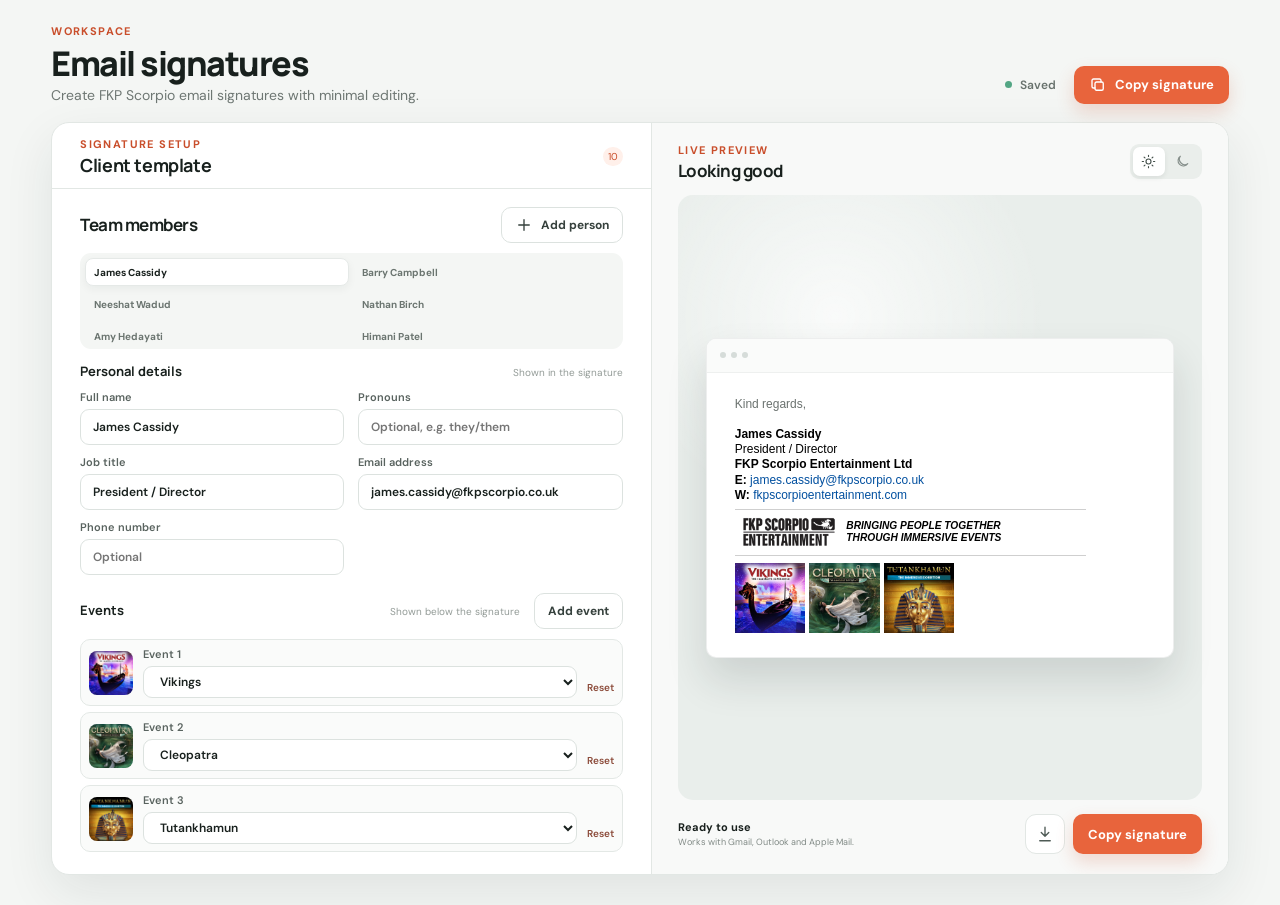
==== app/index.html @ 41596f88 "init" ====
<!doctype html>
<html lang="en">
  <head>
    <meta charset="UTF-8" />
    <meta name="viewport" content="width=device-width, initial-scale=1.0" />
    <meta
      name="description"
      content="A simple company email signature manager with live previews and email-safe HTML."
    />
    <title>Email Sigs — Email Signature Manager</title>
    <link rel="preconnect" href="https://fonts.googleapis.com" />
    <link rel="preconnect" href="https://fonts.gstatic.com" crossorigin />
    <link
      href="https://fonts.googleapis.com/css2?family=DM+Sans:wght@400;500;600;700&family=Manrope:wght@500;600;700;800&display=swap"
      rel="stylesheet"
    />
    <link rel="stylesheet" href="styles.css" />
  </head>
  <body>
    <div class="app-shell">
      <main class="main-content">
        <section class="page-heading">
          <div>
            <p class="eyebrow">Workspace</p>
            <h1>Email signatures</h1>
            <p>Create FKP Scorpio email signatures with minimal editing.</p>
          </div>
          <div class="heading-actions">
            <span class="saved-state" id="savedState">
              <span class="saved-dot"></span>
              Saved
            </span>
            <button class="button button-primary" id="copySignatureTop" type="button">
              <svg viewBox="0 0 24 24" aria-hidden="true">
                <rect x="8" y="8" width="11" height="11" rx="2"></rect>
                <path d="M16 8V6a2 2 0 0 0-2-2H6a2 2 0 0 0-2 2v8a2 2 0 0 0 2 2h2"></path>
              </svg>
              Copy signature
            </button>
          </div>
        </section>

        <div class="workspace">
          <section class="editor-panel">
            <div class="editor-header">
              <div>
                <p class="eyebrow">Signature setup</p>
                <h2>Client template</h2>
              </div>
              <span class="count-badge" id="peopleCount">3</span>
            </div>

            <div class="tab-content is-active" id="people-panel">
              <div class="panel-intro">
                <div>
                  <h2>Team members</h2>
                </div>
                <button class="button button-secondary button-small" id="addPerson" type="button">
                  <svg viewBox="0 0 24 24" aria-hidden="true"><path d="M12 5v14M5 12h14"></path></svg>
                  Add person
                </button>
              </div>

              <div class="people-strip" id="peopleStrip"></div>

              <form class="details-form" id="detailsForm">
                <div class="form-section-heading">
                  <h3>Personal details</h3>
                  <span>Shown in the signature</span>
                </div>

                <div class="form-grid">
                  <label class="field">
                    <span>Full name</span>
                    <input id="fullName" name="fullName" type="text" autocomplete="name" />
                  </label>
                  <label class="field">
                    <span>Pronouns</span>
                    <input id="pronouns" name="pronouns" type="text" placeholder="Optional, e.g. they/them" />
                  </label>
                  <label class="field">
                    <span>Job title</span>
                    <input id="jobTitle" name="jobTitle" type="text" autocomplete="organization-title" />
                  </label>
                  <label class="field">
                    <span>Email address</span>
                    <input id="email" name="email" type="email" autocomplete="email" />
                  </label>
                  <label class="field">
                    <span>Phone number</span>
                    <input id="phone" name="phone" type="tel" autocomplete="tel" placeholder="Optional" />
                  </label>
                </div>

                <div class="form-section-heading form-section-spaced">
                  <h3>Events</h3>
                  <span class="image-heading-actions">
                    <span>Shown below the signature</span>
                    <button class="button button-secondary button-small add-slot-button" id="addImageSlot" type="button">Add event</button>
                  </span>
                </div>
                <div class="image-slot-grid" id="imageSlots"></div>
              </form>
            </div>
          </section>

          <aside class="preview-panel">
            <div class="preview-heading">
              <div>
                <p class="eyebrow">Live preview</p>
                <h2>Looking good</h2>
              </div>
              <div class="view-toggle" aria-label="Preview background">
                <button class="is-active" data-preview-theme="light" type="button" aria-label="Light background">
                  <svg viewBox="0 0 24 24" aria-hidden="true"><circle cx="12" cy="12" r="4"></circle><path d="M12 2v2M12 20v2M4.93 4.93l1.42 1.42M17.66 17.66l1.41 1.41M2 12h2M20 12h2M4.93 19.07l1.42-1.42M17.66 6.34l1.41-1.41"></path></svg>
                </button>
                <button data-preview-theme="dark" type="button" aria-label="Dark background">
                  <svg viewBox="0 0 24 24" aria-hidden="true"><path d="M20.4 15.4A8.5 8.5 0 0 1 8.6 3.6 8.5 8.5 0 1 0 20.4 15.4Z"></path></svg>
                </button>
              </div>
            </div>

            <div class="email-stage" id="emailStage">
              <div class="email-card">
                <div class="email-chrome">
                  <span></span><span></span><span></span>
                </div>
                <div class="email-body">
                  <p>Kind regards,</p>
                  <div id="signaturePreview"></div>
                </div>
              </div>
            </div>

            <div class="preview-footer">
              <div>
                <strong>Ready to use</strong>
                <span>Works with Gmail, Outlook and Apple Mail.</span>
              </div>
              <div class="preview-actions">
                <button class="icon-button" id="downloadHtml" type="button" aria-label="Download HTML">
                  <svg viewBox="0 0 24 24" aria-hidden="true">
                    <path d="M12 3v12M7 10l5 5 5-5"></path>
                    <path d="M5 21h14"></path>
                  </svg>
                </button>
                <button class="button button-primary" id="copySignature" type="button">Copy signature</button>
              </div>
            </div>
          </aside>
        </div>
      </main>
    </div>

    <div class="toast" id="toast" role="status" aria-live="polite">
      <svg viewBox="0 0 24 24" aria-hidden="true"><path d="m5 12 4 4L19 6"></path></svg>
      <span>Signature copied</span>
    </div>

    <script src="app.js"></script>
  </body>
</html>
---- app/styles.css ----
:root {
  --ink: #18201d;
  --muted: #6e7773;
  --line: #e2e7e4;
  --soft-line: #edf0ee;
  --paper: #ffffff;
  --canvas: #f4f6f4;
  --accent: #e8643c;
  --accent-dark: #c94e2b;
  --accent-soft: #fff0ea;
  --green: #26634f;
  --shadow: 0 18px 50px rgba(26, 48, 39, 0.09);
}

* {
  box-sizing: border-box;
}

body {
  margin: 0;
  min-width: 320px;
  min-height: 100vh;
  color: var(--ink);
  background: var(--canvas);
  font-family: "DM Sans", sans-serif;
  -webkit-font-smoothing: antialiased;
}

button,
input,
select {
  font: inherit;
}

button,
.upload-button {
  -webkit-tap-highlight-color: transparent;
}

button:focus-visible,
input:focus-visible,
select:focus-visible,
.upload-button:focus-within {
  outline: 3px solid rgba(232, 100, 60, 0.2);
  outline-offset: 2px;
}

.app-shell {
  min-height: 100vh;
}

.heading-actions,
.preview-actions {
  display: flex;
  align-items: center;
}

.icon-button {
  width: 40px;
  height: 40px;
  display: inline-grid;
  place-items: center;
  color: #4e5a55;
  background: #fff;
  border: 1px solid var(--line);
  border-radius: 11px;
  cursor: pointer;
  transition: 160ms ease;
}

.icon-button:hover {
  color: var(--ink);
  border-color: #cbd3cf;
  transform: translateY(-1px);
}

.icon-button svg,
.button svg,
.view-toggle svg,
.toast svg {
  width: 18px;
  height: 18px;
  fill: none;
  stroke: currentColor;
  stroke-linecap: round;
  stroke-linejoin: round;
  stroke-width: 1.8;
}

.main-content {
  width: min(1440px, 100%);
  margin: 0 auto;
  padding: 24px clamp(24px, 4vw, 64px) 30px;
}

.page-heading {
  display: flex;
  align-items: flex-end;
  justify-content: space-between;
  gap: 24px;
  margin-bottom: 18px;
}

.eyebrow {
  margin: 0 0 7px;
  color: var(--accent-dark);
  font-size: 11px;
  font-weight: 700;
  letter-spacing: 1.4px;
  text-transform: uppercase;
}

h1,
h2,
h3,
p {
  margin-top: 0;
}

h1 {
  margin-bottom: 4px;
  font: 800 clamp(27px, 3vw, 34px)/1.08 "Manrope", sans-serif;
  letter-spacing: -1.5px;
}

.page-heading > div > p:last-child {
  margin: 0;
  color: var(--muted);
  font-size: 14px;
}

.heading-actions {
  gap: 18px;
}

.saved-state {
  display: inline-flex;
  align-items: center;
  gap: 8px;
  color: #68726d;
  font-size: 12px;
  font-weight: 600;
}

.saved-dot {
  width: 7px;
  height: 7px;
  background: #53a684;
  border-radius: 50%;
}

.button {
  min-height: 38px;
  padding: 0 15px;
  display: inline-flex;
  align-items: center;
  justify-content: center;
  gap: 8px;
  border: 0;
  border-radius: 10px;
  font-size: 13px;
  font-weight: 700;
  cursor: pointer;
  transition: 160ms ease;
}

.button:hover {
  transform: translateY(-1px);
}

.button-primary {
  color: #fff;
  background: var(--accent);
  box-shadow: 0 8px 18px rgba(207, 78, 43, 0.2);
}

.button-primary:hover {
  background: var(--accent-dark);
}

.button-secondary {
  color: #36413d;
  background: #fff;
  border: 1px solid #dce2df;
}

.button-secondary:hover {
  border-color: #c7d0cb;
}

.button-small {
  min-height: 36px;
  padding: 0 13px;
  font-size: 12px;
}

.workspace {
  min-height: 0;
  display: grid;
  grid-template-columns: minmax(540px, 1.02fr) minmax(470px, 0.98fr);
  background: var(--paper);
  border: 1px solid var(--line);
  border-radius: 18px;
  box-shadow: var(--shadow);
  overflow: hidden;
}

.editor-panel {
  min-width: 0;
  border-right: 1px solid var(--line);
}

.editor-header {
  min-height: 54px;
  padding: 14px 28px 12px;
  display: flex;
  align-items: center;
  justify-content: space-between;
  gap: 18px;
  border-bottom: 1px solid var(--line);
}

.editor-header .eyebrow {
  margin-bottom: 4px;
}

.editor-header h2 {
  margin: 0;
  font: 700 18px/1.2 "Manrope", sans-serif;
  letter-spacing: -0.4px;
}

.tabs {
  height: 68px;
  padding: 0 32px;
  display: flex;
  align-items: flex-end;
  gap: 30px;
  border-bottom: 1px solid var(--line);
}

.tab {
  height: 68px;
  padding: 3px 0 0;
  position: relative;
  display: inline-flex;
  align-items: center;
  gap: 7px;
  color: #7b8580;
  background: none;
  border: 0;
  font-size: 13px;
  font-weight: 700;
  cursor: pointer;
}

.tab::after {
  content: "";
  height: 2px;
  position: absolute;
  right: 0;
  bottom: -1px;
  left: 0;
  background: transparent;
  border-radius: 2px 2px 0 0;
}

.tab.is-active {
  color: var(--ink);
}

.tab.is-active::after {
  background: var(--accent);
}

.count-badge {
  min-width: 19px;
  height: 19px;
  padding: 0 5px;
  display: inline-grid;
  place-items: center;
  color: var(--accent-dark);
  background: var(--accent-soft);
  border-radius: 20px;
  font-size: 10px;
}

.tab-content {
  display: none;
  padding: 18px 28px 22px;
}

.tab-content.is-active {
  display: block;
  animation: panelIn 180ms ease;
}

@keyframes panelIn {
  from {
    opacity: 0;
    transform: translateY(4px);
  }
}

.panel-intro {
  display: flex;
  align-items: center;
  justify-content: space-between;
  gap: 20px;
  margin-bottom: 10px;
}

.panel-intro h2,
.preview-heading h2 {
  margin-bottom: 0;
  font: 700 17px/1.2 "Manrope", sans-serif;
  letter-spacing: -0.5px;
}

.panel-intro p {
  margin: 0;
  color: var(--muted);
  font-size: 12px;
}

.people-strip {
  margin-bottom: 14px;
  padding: 5px;
  display: grid;
  grid-template-columns: repeat(2, minmax(0, 1fr));
  gap: 4px;
  background: #f4f6f4;
  border-radius: 11px;
  max-height: 96px;
  overflow-y: auto;
}

.person-card {
  min-width: 0;
  min-height: 28px;
  padding: 5px 8px;
  display: flex;
  align-items: center;
  color: #6b7570;
  background: transparent;
  border: 1px solid transparent;
  border-radius: 8px;
  text-align: left;
  font-size: 10px;
  font-weight: 700;
  cursor: pointer;
}

.person-card:hover {
  background: rgba(255, 255, 255, 0.6);
}

.person-card.is-active {
  color: var(--ink);
  background: #fff;
  border-color: #e5e9e7;
  box-shadow: 0 3px 8px rgba(28, 45, 38, 0.05);
}

.person-card span {
  overflow: hidden;
  text-overflow: ellipsis;
  white-space: nowrap;
}

.form-section-heading {
  margin-bottom: 10px;
  display: flex;
  align-items: baseline;
  justify-content: space-between;
}

.form-section-heading h3 {
  margin: 0;
  font: 700 13px/1.3 "Manrope", sans-serif;
}

.form-section-heading span {
  color: #939b97;
  font-size: 10px;
}

.image-heading-actions {
  display: inline-flex;
  align-items: center;
  gap: 14px;
}

.form-section-spaced {
  margin-top: 18px;
}

.form-grid {
  display: grid;
  grid-template-columns: repeat(2, minmax(0, 1fr));
  gap: 10px 14px;
}

.form-grid-single {
  grid-template-columns: 1fr;
}

.field {
  min-width: 0;
  display: grid;
  gap: 5px;
  color: #59635f;
  font-size: 11px;
  font-weight: 600;
}

.field input,
.field select {
  width: 100%;
  height: 36px;
  padding: 0 12px;
  color: var(--ink);
  background: #fff;
  border: 1px solid #dce2df;
  border-radius: 9px;
  font-size: 12px;
  outline: none;
  transition: 150ms ease;
}

.field input:hover,
.field select:hover {
  border-color: #cbd4cf;
}

.field input:focus,
.field select:focus {
  border-color: var(--accent);
  box-shadow: 0 0 0 3px rgba(232, 100, 60, 0.1);
}

.color-input-wrap {
  display: grid;
  grid-template-columns: 43px 1fr;
  gap: 8px;
}

.color-input-wrap input[type="color"] {
  padding: 5px;
  cursor: pointer;
}

.photo-control {
  padding: 14px;
  display: flex;
  align-items: center;
  gap: 15px;
  background: #fafbfa;
  border: 1px dashed #d8dfdb;
  border-radius: 12px;
}

.image-slot-grid {
  display: grid;
  grid-template-columns: 1fr;
  gap: 6px;
}

.image-slot {
  min-width: 0;
  padding: 7px 8px;
  display: grid;
  grid-template-columns: 44px minmax(0, 1fr);
  align-items: center;
  gap: 10px;
  background: #fafbfa;
  border: 1px solid #e3e8e5;
  border-radius: 10px;
}

.image-slot-preview {
  width: 44px;
  aspect-ratio: 1;
  display: grid;
  place-items: center;
  overflow: hidden;
  color: #fff;
  background: var(--slot-color, #26634f);
  border-radius: 8px;
  text-align: center;
  font: 800 8px/1.1 "Manrope", sans-serif;
  text-transform: uppercase;
}

.image-slot-preview img {
  width: 100%;
  height: 100%;
  display: block;
  object-fit: cover;
}

.event-slot-main {
  min-width: 0;
  display: grid;
  grid-template-columns: minmax(0, 1fr) auto;
  align-items: end;
  gap: 10px;
}

.image-slot .photo-actions {
  margin-top: 0;
  justify-content: flex-end;
}

.image-slot .field {
  gap: 5px;
}

.image-slot .field input,
.image-slot .field select {
  height: 32px;
}

.photo-preview {
  width: 58px;
  height: 58px;
  flex: 0 0 58px;
  display: grid;
  place-items: center;
  color: #fff;
  background: var(--green);
  border-radius: 50%;
  overflow: hidden;
  font-size: 15px;
  font-weight: 700;
}

.photo-preview img {
  width: 100%;
  height: 100%;
  object-fit: cover;
}

.photo-copy {
  min-width: 0;
  display: grid;
  gap: 3px;
}

.photo-copy > strong {
  font-size: 11px;
}

.photo-copy > span {
  color: #8a938f;
  font-size: 9px;
}

.photo-actions {
  margin-top: 7px;
  display: flex;
  align-items: center;
  gap: 13px;
}

.upload-button input {
  width: 1px;
  height: 1px;
  position: absolute;
  opacity: 0;
}

.text-button {
  padding: 4px 0;
  color: #8b4a39;
  background: transparent;
  border: 0;
  font-size: 10px;
  font-weight: 600;
  cursor: pointer;
}

.logo-preview {
  min-width: 145px;
  height: 58px;
  padding: 0 13px;
  display: flex;
  align-items: center;
  gap: 8px;
  background: #fff;
  border: 1px solid var(--soft-line);
  border-radius: 8px;
  overflow: hidden;
  font: 700 13px "Manrope", sans-serif;
}

.logo-preview strong {
  font: 900 12px/1 "Manrope", sans-serif;
  letter-spacing: -0.5px;
}

.logo-preview > img {
  max-width: 115px;
  max-height: 42px;
  object-fit: contain;
}

.preview-panel {
  min-width: 0;
  padding: 20px 26px 20px;
  display: flex;
  flex-direction: column;
  background: #f8f9f8;
}

.preview-heading {
  display: flex;
  align-items: center;
  justify-content: space-between;
}

.preview-heading .eyebrow {
  margin-bottom: 4px;
}

.view-toggle {
  padding: 3px;
  display: flex;
  gap: 2px;
  background: #eaeeeb;
  border-radius: 9px;
}

.view-toggle button {
  width: 32px;
  height: 29px;
  display: grid;
  place-items: center;
  color: #87908c;
  background: transparent;
  border: 0;
  border-radius: 7px;
  cursor: pointer;
}

.view-toggle button.is-active {
  color: #44504b;
  background: #fff;
  box-shadow: 0 2px 5px rgba(27, 43, 36, 0.08);
}

.view-toggle svg {
  width: 15px;
  height: 15px;
}

.email-stage {
  min-height: 350px;
  margin: 14px 0;
  padding: clamp(16px, 3vw, 28px);
  flex: 1;
  display: flex;
  align-items: center;
  justify-content: center;
  background:
    radial-gradient(circle at 30% 20%, rgba(255, 255, 255, 0.75), transparent 34%),
    #e9eeeb;
  border-radius: 15px;
  transition: 180ms ease;
}

.email-stage.is-dark {
  background:
    radial-gradient(circle at 30% 20%, rgba(255, 255, 255, 0.07), transparent 34%),
    #2c3531;
}

.email-card {
  width: 100%;
  max-width: 520px;
  min-height: 245px;
  background: #fff;
  border: 1px solid rgba(33, 48, 42, 0.08);
  border-radius: 10px;
  box-shadow: 0 22px 40px rgba(31, 45, 39, 0.14);
  overflow: hidden;
}

.email-chrome {
  height: 34px;
  padding: 0 13px;
  display: flex;
  align-items: center;
  gap: 5px;
  background: #fafbfa;
  border-bottom: 1px solid #eef0ef;
}

.email-chrome span {
  width: 6px;
  height: 6px;
  background: #d6dcd9;
  border-radius: 50%;
}

.email-body {
  padding: 24px 28px;
  overflow-x: auto;
}

.email-body > p {
  margin: 0 0 16px;
  color: #6b726f;
  font-family: Arial, sans-serif;
  font-size: 12px;
}

#signaturePreview {
  zoom: 0.9;
}

.preview-footer {
  display: flex;
  align-items: center;
  justify-content: space-between;
  gap: 20px;
}

.preview-footer > div:first-child {
  display: grid;
  gap: 2px;
}

.preview-footer strong {
  font-size: 11px;
}

.preview-footer span {
  color: #818a86;
  font-size: 9px;
}

.preview-actions {
  gap: 8px;
}

.preview-actions .button {
  min-height: 40px;
}

.toast {
  min-width: 190px;
  padding: 13px 18px;
  position: fixed;
  right: 24px;
  bottom: 24px;
  z-index: 10;
  display: flex;
  align-items: center;
  gap: 10px;
  color: #fff;
  background: #1e2b26;
  border-radius: 11px;
  box-shadow: 0 14px 28px rgba(20, 32, 27, 0.22);
  font-size: 12px;
  font-weight: 600;
  opacity: 0;
  pointer-events: none;
  transform: translateY(12px);
  transition: 180ms ease;
}

.toast.is-visible {
  opacity: 1;
  transform: translateY(0);
}

.toast svg {
  width: 17px;
  color: #7ee0b8;
}

@media (max-width: 1120px) {
  .workspace {
    grid-template-columns: 1fr;
  }

  .editor-panel {
    border-right: 0;
    border-bottom: 1px solid var(--line);
  }

  .preview-panel {
    min-height: 660px;
  }
}

@media (min-width: 1121px) and (max-height: 820px) {
  .main-content {
    padding-top: 18px;
    padding-bottom: 22px;
  }

  .page-heading {
    margin-bottom: 14px;
  }

  .page-heading > div > p:last-child,
  .preview-footer > div:first-child span {
    display: none;
  }

  .email-stage {
    min-height: 310px;
  }

  .people-strip {
    max-height: 84px;
  }

  .form-section-spaced {
    margin-top: 14px;
  }
}

@media (max-width: 700px) {
  .main-content {
    padding: 30px 14px 36px;
  }

  .page-heading {
    align-items: flex-start;
  }

  .heading-actions .saved-state {
    display: none;
  }

  .heading-actions .button {
    width: 42px;
    padding: 0;
    font-size: 0;
  }

  .workspace {
    border-radius: 14px;
  }

  .tabs,
  .editor-header {
    padding: 0 20px;
    gap: 24px;
  }

  .editor-header {
    min-height: 76px;
    padding-top: 18px;
    padding-bottom: 16px;
  }

  .tab-content,
  .preview-panel {
    padding-right: 20px;
    padding-left: 20px;
  }

  .panel-intro {
    align-items: center;
  }

  .people-strip {
    grid-template-columns: 1fr;
  }

  .form-grid {
    grid-template-columns: 1fr;
  }

  .image-slot-grid {
    grid-template-columns: 1fr;
  }

  .preview-panel {
    min-height: 600px;
  }

  .email-stage {
    min-height: 400px;
    padding: 16px;
  }

  .email-body {
    padding: 28px 20px;
    overflow-x: auto;
  }

  .preview-footer {
    align-items: flex-end;
  }

  .preview-footer > div:first-child span {
    display: none;
  }
}

@media (max-width: 440px) {
  .page-heading > div > p:last-child,
  .preview-footer > div:first-child {
    display: none;
  }

  h1 {
    font-size: 29px;
  }

  .panel-intro .button {
    width: 36px;
    padding: 0;
    font-size: 0;
  }

  .email-body {
    padding-right: 14px;
    padding-left: 14px;
    overflow: hidden;
  }

  #signaturePreview {
    width: 250%;
    margin-bottom: -34px;
    zoom: 1;
    transform: scale(0.4);
    transform-origin: top left;
  }

  .preview-footer {
    justify-content: flex-end;
  }
}
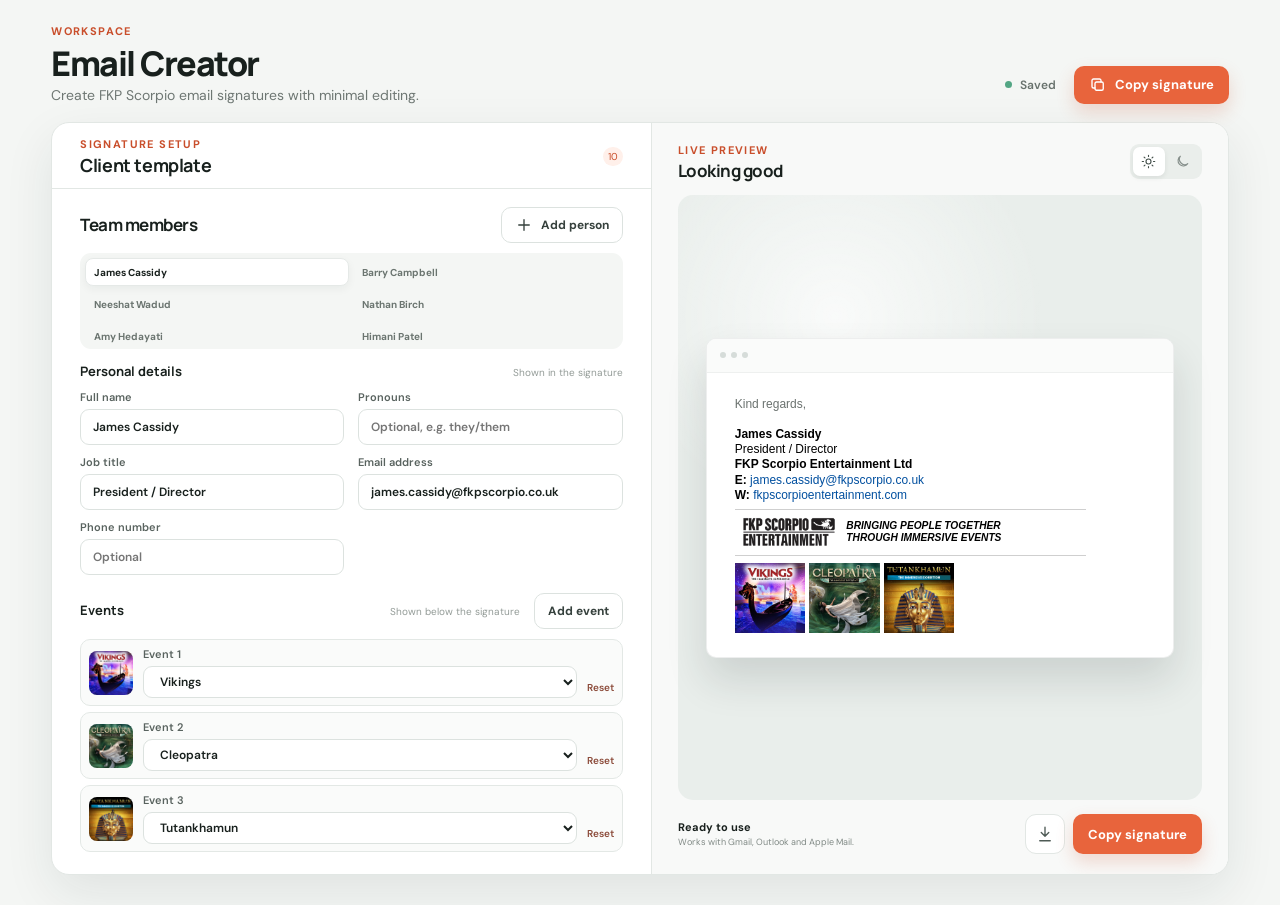
==== commit 68b5bdcf: "test" ====
--- a/app/index.html
+++ b/app/index.html
@@ -7,7 +7,7 @@
       name="description"
       content="A simple company email signature manager with live previews and email-safe HTML."
     />
-    <title>Email Sigs — Email Signature Manager</title>
+    <title>Email Creator</title>
     <link rel="preconnect" href="https://fonts.googleapis.com" />
     <link rel="preconnect" href="https://fonts.gstatic.com" crossorigin />
     <link
@@ -22,7 +22,7 @@
         <section class="page-heading">
           <div>
             <p class="eyebrow">Workspace</p>
-            <h1>Email signatures</h1>
+            <h1>Email Creator</h1>
             <p>Create FKP Scorpio email signatures with minimal editing.</p>
           </div>
           <div class="heading-actions">
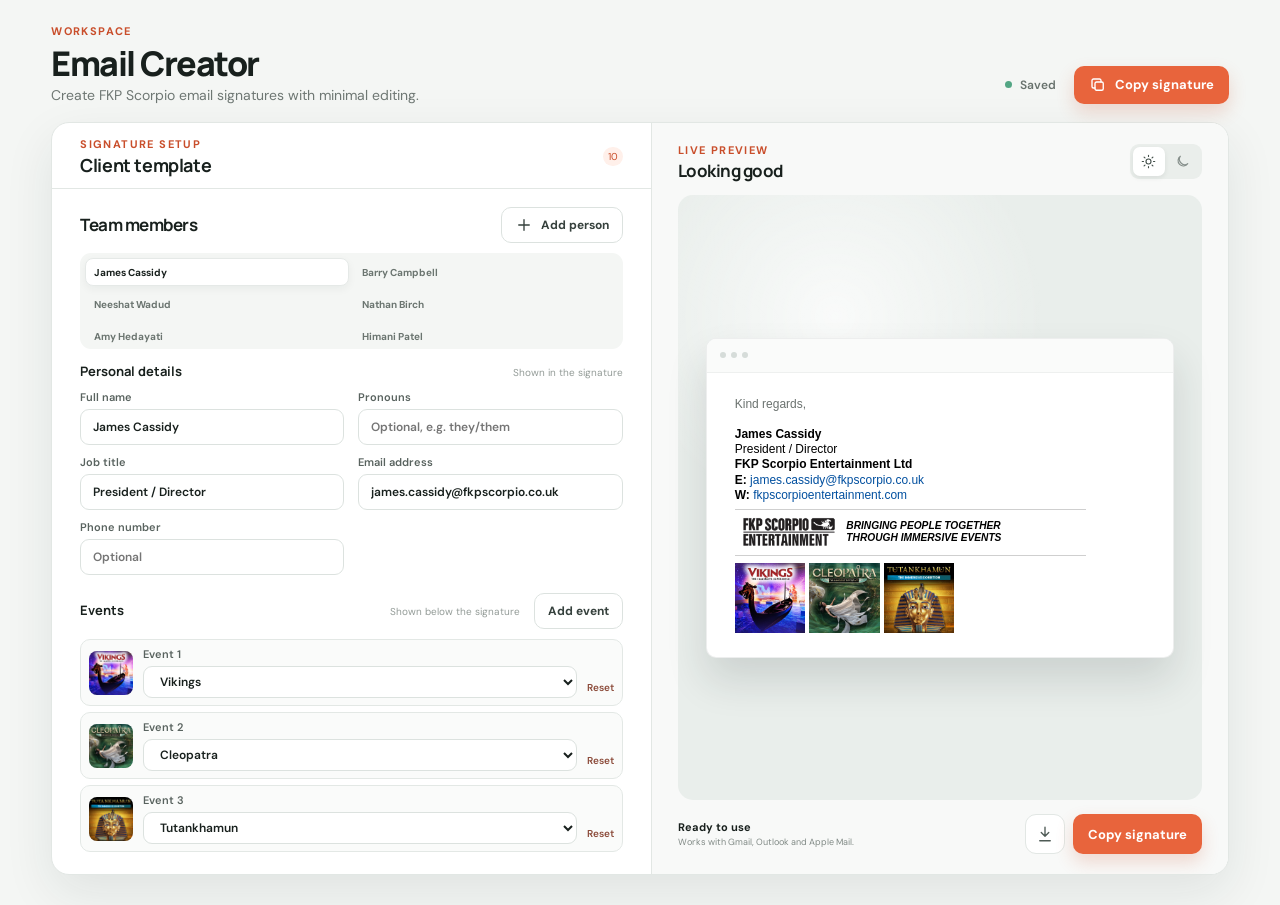
==== commit 52d22437: "test" ====
--- a/app/index.html
+++ b/app/index.html
@@ -7,7 +7,7 @@
       name="description"
       content="A simple company email signature manager with live previews and email-safe HTML."
     />
-    <title>Email Creator</title>
+    <title>Email Creator V2</title>
     <link rel="preconnect" href="https://fonts.googleapis.com" />
     <link rel="preconnect" href="https://fonts.gstatic.com" crossorigin />
     <link
